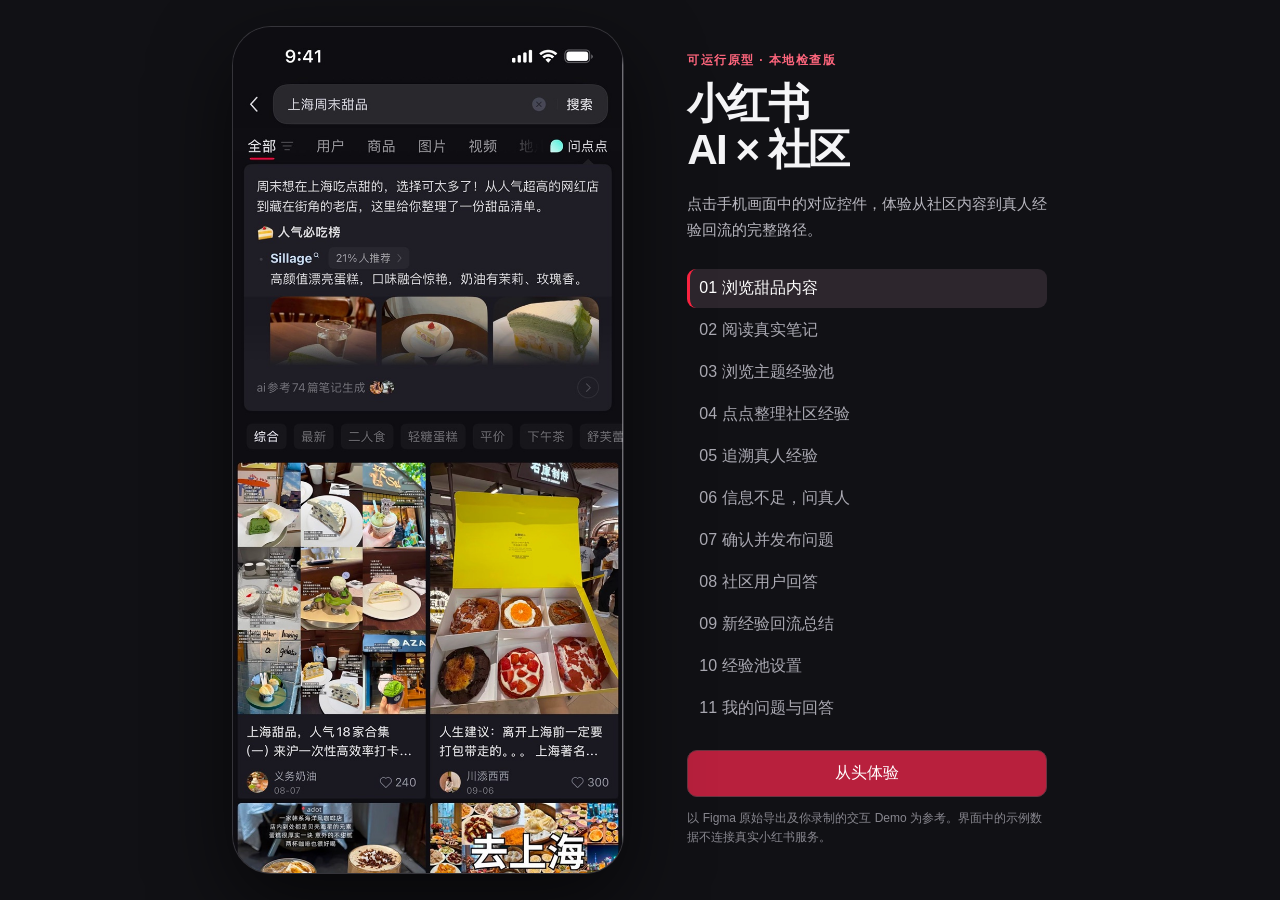
==== xiaohongshu-mobile-demo/index.html @ 9abad257 "Publish Xiaohongshu mobile interaction demo" ====
<!doctype html>
<html lang="zh-CN">
  <head>
    <meta charset="UTF-8" />
    <meta name="viewport" content="width=device-width, initial-scale=1, viewport-fit=cover" />
    <meta name="theme-color" content="#1b1a1f" />
    <title>小红书 · AI × 社区交互 Demo</title>
    <link rel="stylesheet" href="./styles.css" />
  </head>
  <body>
    <main class="workspace">
      <section class="phone" aria-label="小红书手机端交互原型">
        <img id="screen-image" class="screen-image" alt="" draggable="false" />
        <div id="hotspots" class="hotspots"></div>
        <div id="tap-feedback" class="tap-feedback" aria-hidden="true"></div>
      </section>
      <aside class="review" aria-label="演示导航">
        <p class="review-kicker">可运行原型 · 本地检查版</p>
        <h1>小红书<br />AI × 社区</h1>
        <p class="review-description">点击手机画面中的对应控件，体验从社区内容到真人经验回流的完整路径。</p>
        <ol id="steps" class="steps"></ol>
        <button id="restart" class="restart" type="button">从头体验</button>
        <p class="review-note">以 Figma 原始导出及你录制的交互 Demo 为参考。界面中的示例数据不连接真实小红书服务。</p>
      </aside>
    </main>
    <script defer src="./main.js"></script>
  </body>
</html>
---- xiaohongshu-mobile-demo/styles.css ----
:root {
  color-scheme: dark;
  font-family: -apple-system, BlinkMacSystemFont, "PingFang SC", "Helvetica Neue", sans-serif;
  background: #111115;
  color: #f5f5f7;
}

* { box-sizing: border-box; }
html, body { margin: 0; min-width: 320px; min-height: 100%; }
button { font: inherit; }
.workspace { min-height: 100dvh; display: flex; align-items: center; justify-content: center; gap: clamp(28px, 5vw, 90px); padding: 24px; }
.phone { position: relative; flex: none; width: min(42.5vw, 43.41dvh); aspect-ratio: 375 / 812; overflow: hidden; background: #1b1a1f; border-radius: 38px; box-shadow: 0 0 0 1px #35343a, 0 28px 80px #0009; }
.screen-image { display: block; width: 100%; height: 100%; object-fit: fill; user-select: none; transition: opacity .18s ease, transform .18s ease; }
.screen-image.leaving { opacity: .45; transform: scale(.985); }
.hotspots { position: absolute; inset: 0; }
.hotspot { position: absolute; padding: 0; border: 0; background: transparent; cursor: pointer; touch-action: manipulation; -webkit-tap-highlight-color: transparent; }
.hotspot:focus-visible { outline: 2px solid #9df4e8; outline-offset: -2px; border-radius: 12px; background: #9df4e822; }
.tap-feedback { position: absolute; width: 34px; height: 34px; border: 2px solid #fff; border-radius: 50%; opacity: 0; pointer-events: none; transform: translate(-50%, -50%) scale(.5); box-shadow: 0 0 0 5px #ff244255; }
.tap-feedback.active { animation: tap .4s ease-out; }
@keyframes tap { 0% { opacity: .95; transform: translate(-50%, -50%) scale(.4); } 100% { opacity: 0; transform: translate(-50%, -50%) scale(1.7); } }
.review { width: min(360px, 30vw); }
.review-kicker { color: #ff667d; font-size: 12px; font-weight: 700; letter-spacing: .12em; }
.review h1 { margin: 12px 0 18px; font-size: clamp(35px, 3.3vw, 54px); line-height: 1.08; letter-spacing: -.045em; }
.review-description { margin: 0 0 26px; color: #b9b8c0; font-size: 15px; line-height: 1.75; }
.steps { display: grid; gap: 3px; padding: 0; margin: 0 0 22px; list-style: none; }
.steps button { width: 100%; padding: 9px 12px; border: 0; border-radius: 9px; text-align: left; color: #aaa9b2; background: transparent; cursor: pointer; }
.steps button:hover, .steps button:focus-visible { color: #fff; background: #28272e; outline: none; }
.steps button.current { color: #fff; background: #2d262d; border-left: 3px solid #ff2442; padding-left: 9px; }
.restart { width: 100%; padding: 12px; border: 1px solid #6b3340; border-radius: 10px; color: #fff; background: #b8203d; cursor: pointer; }
.restart:hover { background: #db2547; }
.review-note { color: #88878f; font-size: 12px; line-height: 1.6; }
@media (max-width: 760px) {
  .workspace { display: block; padding: 0; min-height: 100dvh; background: #1b1a1f; }
  .phone { width: min(100vw, 46.182dvh); max-height: 100dvh; margin: auto; border-radius: 0; box-shadow: none; }
  .review { display: none; }
}
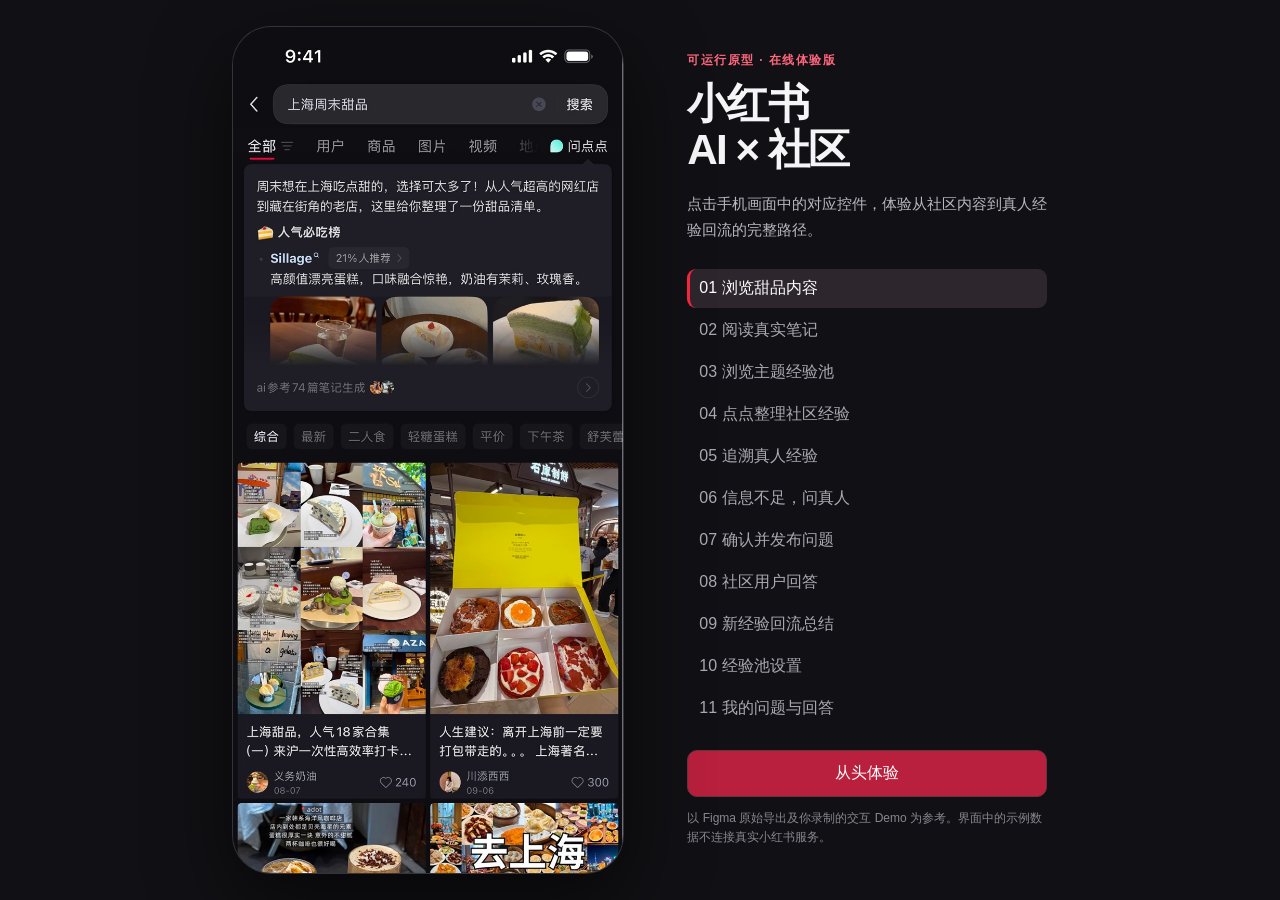
==== commit 434b8b4e: "Label Xiaohongshu demo as online preview" ====
--- a/xiaohongshu-mobile-demo/index.html
+++ b/xiaohongshu-mobile-demo/index.html
@@ -15,7 +15,7 @@
         <div id="tap-feedback" class="tap-feedback" aria-hidden="true"></div>
       </section>
       <aside class="review" aria-label="演示导航">
-        <p class="review-kicker">可运行原型 · 本地检查版</p>
+        <p class="review-kicker">可运行原型 · 在线体验版</p>
         <h1>小红书<br />AI × 社区</h1>
         <p class="review-description">点击手机画面中的对应控件，体验从社区内容到真人经验回流的完整路径。</p>
         <ol id="steps" class="steps"></ol>
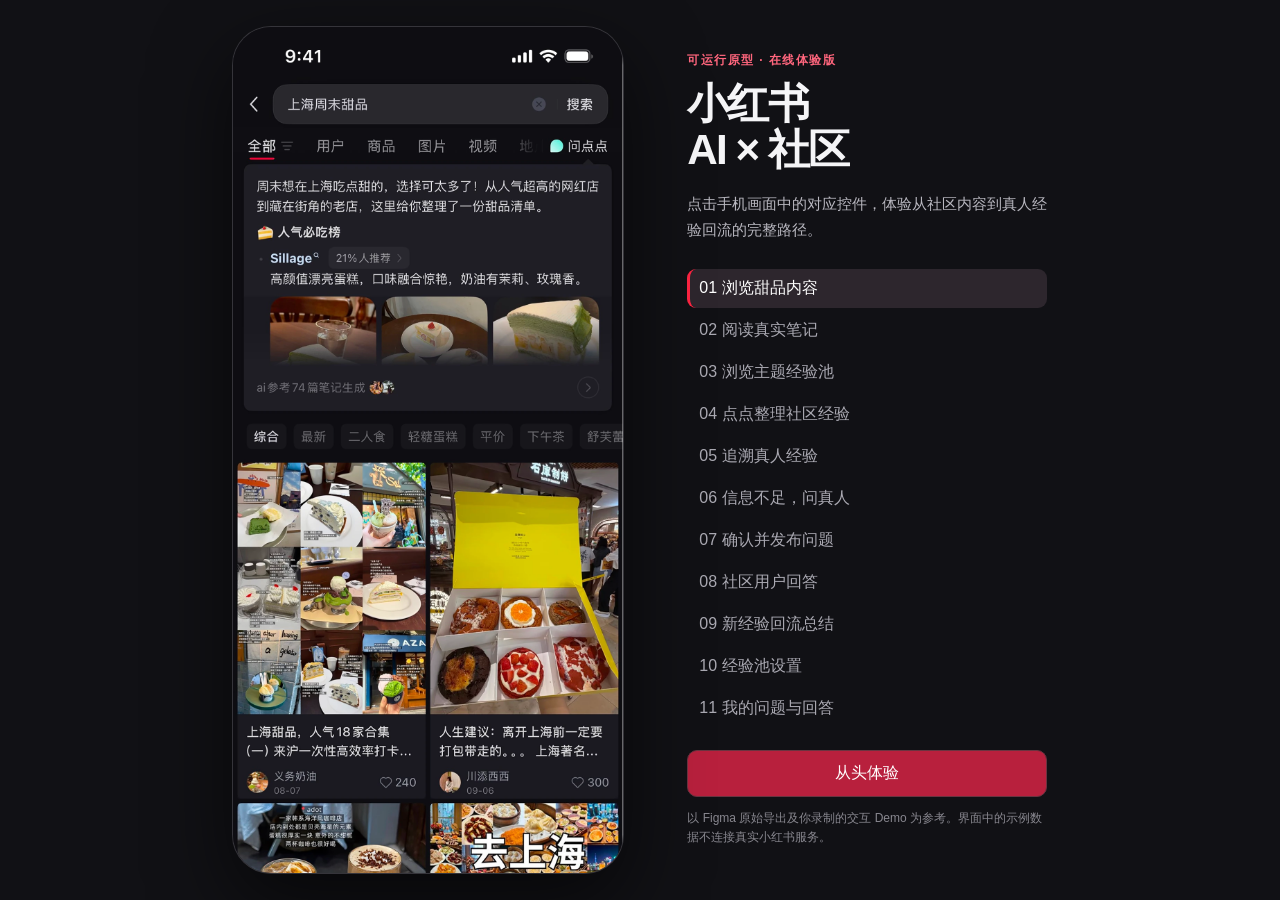
==== commit 38837845: "Replace Xiaohongshu demo screens with high-resolution artwork" ====
--- a/xiaohongshu-mobile-demo/index.html
+++ b/xiaohongshu-mobile-demo/index.html
@@ -23,6 +23,6 @@
         <p class="review-note">以 Figma 原始导出及你录制的交互 Demo 为参考。界面中的示例数据不连接真实小红书服务。</p>
       </aside>
     </main>
-    <script defer src="./main.js"></script>
+    <script defer src="./main.js?v=20260920"></script>
   </body>
 </html>
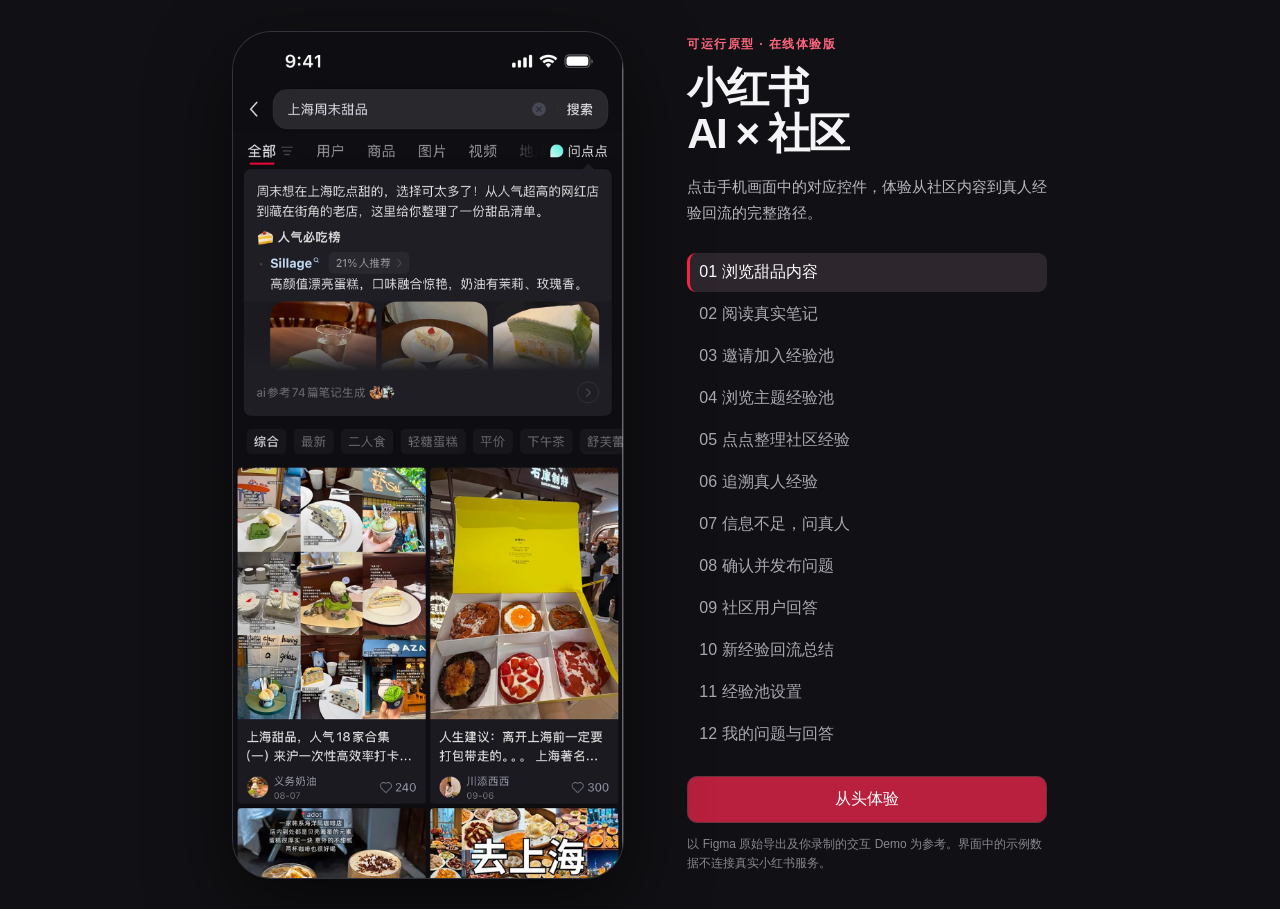
==== commit f7040bbb: "Add invite-to-experience-pool dialog to mobile demo" ====
--- a/xiaohongshu-mobile-demo/index.html
+++ b/xiaohongshu-mobile-demo/index.html
@@ -23,6 +23,6 @@
         <p class="review-note">以 Figma 原始导出及你录制的交互 Demo 为参考。界面中的示例数据不连接真实小红书服务。</p>
       </aside>
     </main>
-    <script defer src="./main.js?v=20260920"></script>
+    <script defer src="./main.js?v=20260920-invite"></script>
   </body>
 </html>
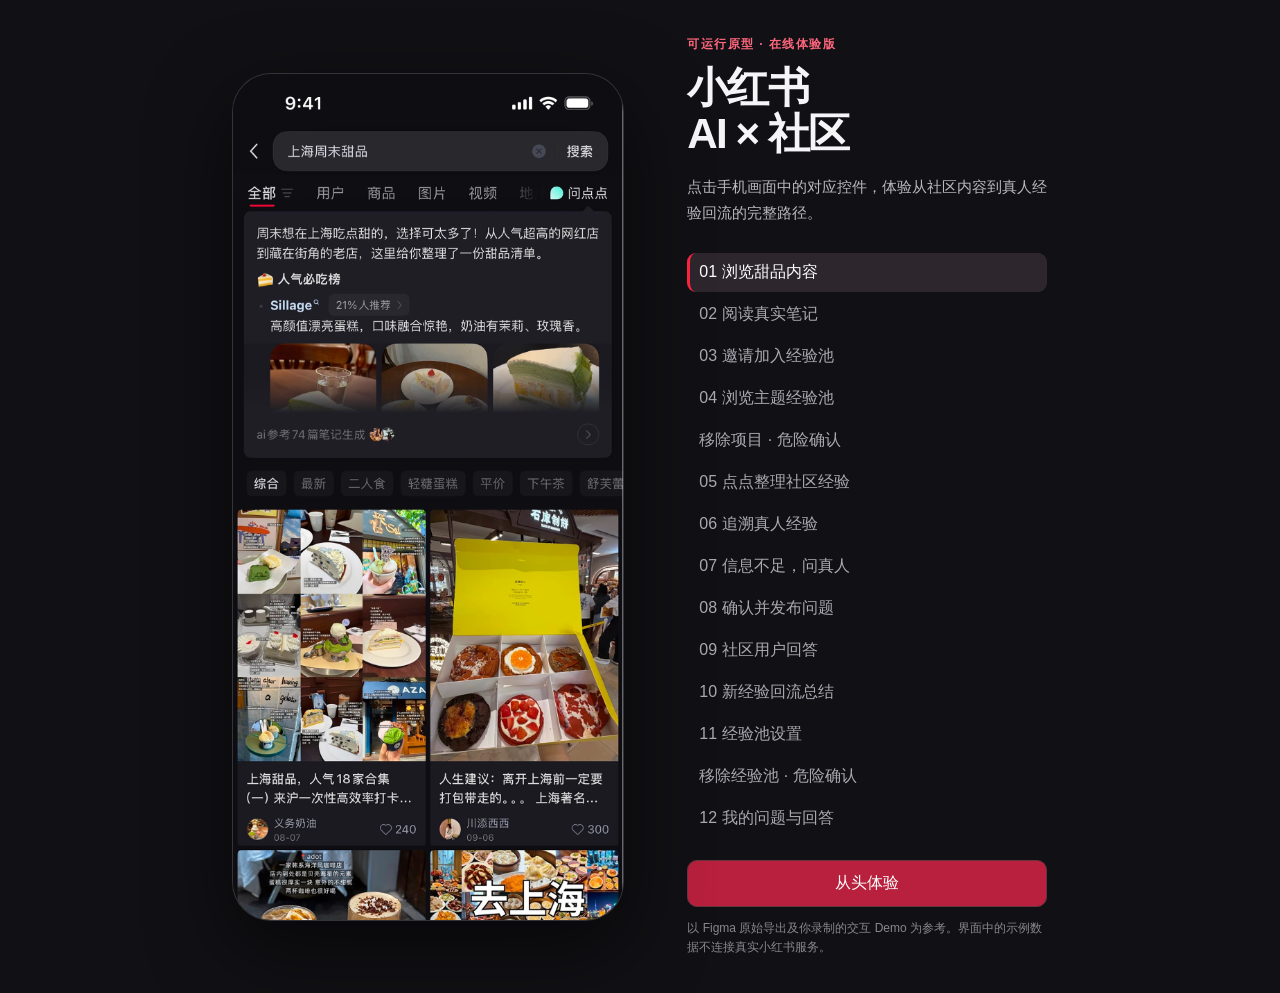
==== commit 78a229d1: "Add remove experience pool confirmation flows to mobile demo" ====
--- a/xiaohongshu-mobile-demo/index.html
+++ b/xiaohongshu-mobile-demo/index.html
@@ -13,6 +13,7 @@
         <img id="screen-image" class="screen-image" alt="" draggable="false" />
         <div id="hotspots" class="hotspots"></div>
         <div id="tap-feedback" class="tap-feedback" aria-hidden="true"></div>
+        <div id="action-message" class="action-message" role="status"></div>
       </section>
       <aside class="review" aria-label="演示导航">
         <p class="review-kicker">可运行原型 · 在线体验版</p>
@@ -23,6 +24,6 @@
         <p class="review-note">以 Figma 原始导出及你录制的交互 Demo 为参考。界面中的示例数据不连接真实小红书服务。</p>
       </aside>
     </main>
-    <script defer src="./main.js?v=20260920-invite"></script>
+    <script defer src="./main.js?v=20260920-remove"></script>
   </body>
 </html>
--- a/xiaohongshu-mobile-demo/styles.css
+++ b/xiaohongshu-mobile-demo/styles.css
@@ -17,6 +17,7 @@
 .hotspot:focus-visible { outline: 2px solid #9df4e8; outline-offset: -2px; border-radius: 12px; background: #9df4e822; }
 .tap-feedback { position: absolute; width: 34px; height: 34px; border: 2px solid #fff; border-radius: 50%; opacity: 0; pointer-events: none; transform: translate(-50%, -50%) scale(.5); box-shadow: 0 0 0 5px #ff244255; }
 .tap-feedback.active { animation: tap .4s ease-out; }
+.action-message:not(:empty) { position: absolute; left: 8%; right: 8%; bottom: 10%; padding: 10px 12px; border-radius: 10px; background: #242329eb; color: #fff; text-align: center; font-size: 12px; pointer-events: none; }
 @keyframes tap { 0% { opacity: .95; transform: translate(-50%, -50%) scale(.4); } 100% { opacity: 0; transform: translate(-50%, -50%) scale(1.7); } }
 .review { width: min(360px, 30vw); }
 .review-kicker { color: #ff667d; font-size: 12px; font-weight: 700; letter-spacing: .12em; }
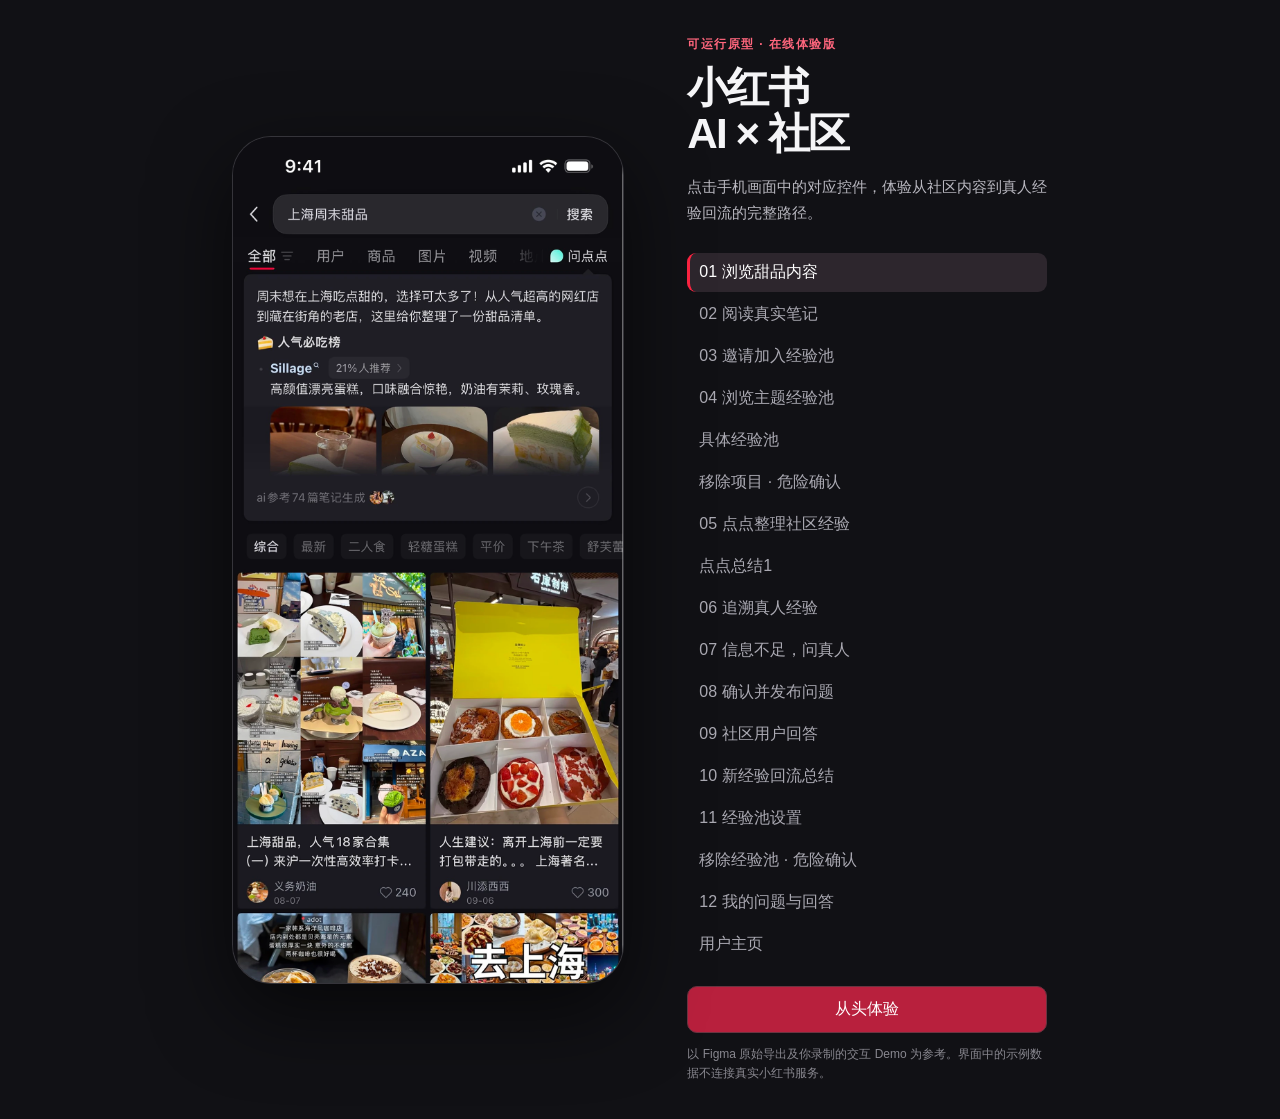
==== commit be460f49: "Complete Xiaohongshu pool, summary and profile interactions" ====
--- a/xiaohongshu-mobile-demo/index.html
+++ b/xiaohongshu-mobile-demo/index.html
@@ -5,12 +5,13 @@
     <meta name="viewport" content="width=device-width, initial-scale=1, viewport-fit=cover" />
     <meta name="theme-color" content="#1b1a1f" />
     <title>小红书 · AI × 社区交互 Demo</title>
-    <link rel="stylesheet" href="./styles.css" />
+    <link rel="stylesheet" href="./styles.css?v=20260920-star-small" />
   </head>
   <body>
     <main class="workspace">
       <section class="phone" aria-label="小红书手机端交互原型">
         <img id="screen-image" class="screen-image" alt="" draggable="false" />
+        <div id="saved-star" class="saved-star" hidden aria-hidden="true"><svg viewBox="0 0 48 48" focusable="false"><path d="M24 3.5c1.1 0 2.1.7 2.6 1.7l5.5 11.2 12.3 1.8a2.9 2.9 0 0 1 1.6 4.9l-8.9 8.7 2.1 12.3a2.9 2.9 0 0 1-4.2 3L24 41.3l-11 5.8a2.9 2.9 0 0 1-4.2-3l2.1-12.3L2 23.1a2.9 2.9 0 0 1 1.6-4.9l12.3-1.8 5.5-11.2A2.9 2.9 0 0 1 24 3.5Z"/></svg><span>161</span></div>
         <div id="hotspots" class="hotspots"></div>
         <div id="tap-feedback" class="tap-feedback" aria-hidden="true"></div>
         <div id="action-message" class="action-message" role="status"></div>
@@ -24,6 +25,6 @@
         <p class="review-note">以 Figma 原始导出及你录制的交互 Demo 为参考。界面中的示例数据不连接真实小红书服务。</p>
       </aside>
     </main>
-    <script defer src="./main.js?v=20260920-remove"></script>
+    <script defer src="./main.js?v=20260920-pool-profile"></script>
   </body>
 </html>
--- a/xiaohongshu-mobile-demo/styles.css
+++ b/xiaohongshu-mobile-demo/styles.css
@@ -12,6 +12,8 @@
 .phone { position: relative; flex: none; width: min(42.5vw, 43.41dvh); aspect-ratio: 375 / 812; overflow: hidden; background: #1b1a1f; border-radius: 38px; box-shadow: 0 0 0 1px #35343a, 0 28px 80px #0009; }
 .screen-image { display: block; width: 100%; height: 100%; object-fit: fill; user-select: none; transition: opacity .18s ease, transform .18s ease; }
 .screen-image.leaving { opacity: .45; transform: scale(.985); }
+.saved-star:not([hidden]) { position: absolute; left: 65%; top: 91.4%; width: 17.5%; height: 5.2%; display: flex; align-items: center; justify-content: center; gap: 3%; background: #1d1c21; color: #d0a356; font-size: clamp(16px, 2.4dvh, 23px); pointer-events: none; }
+.saved-star svg { width: 38%; height: 80%; fill: currentColor; }
 .hotspots { position: absolute; inset: 0; }
 .hotspot { position: absolute; padding: 0; border: 0; background: transparent; cursor: pointer; touch-action: manipulation; -webkit-tap-highlight-color: transparent; }
 .hotspot:focus-visible { outline: 2px solid #9df4e8; outline-offset: -2px; border-radius: 12px; background: #9df4e822; }
